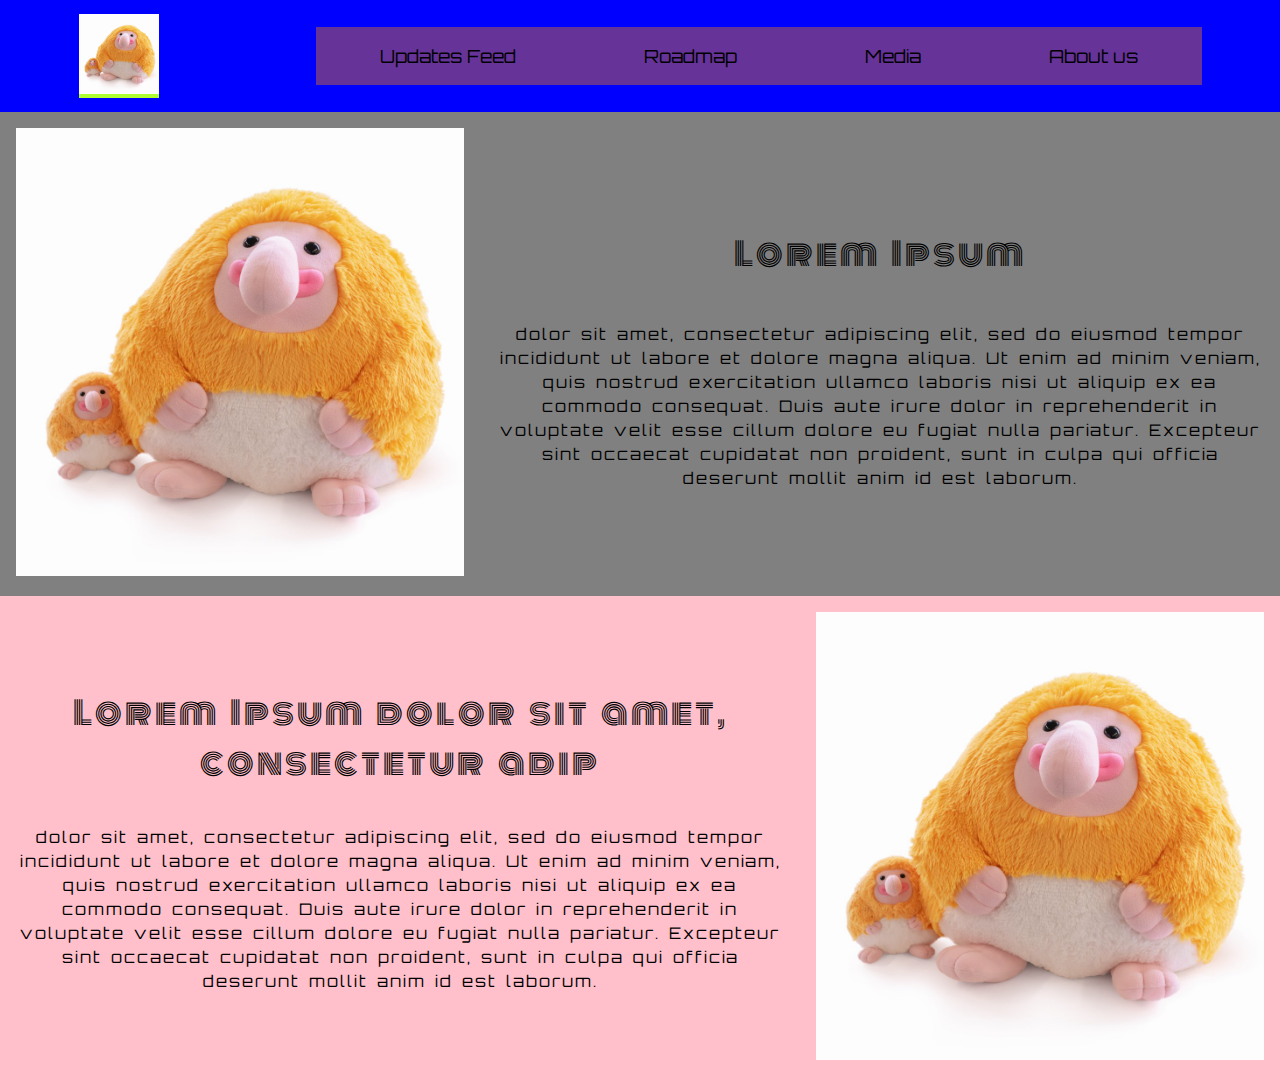
==== aboutUs.html @ 5dc52866 "about us, navigation, and fonts" ====
<!DOCTYPE html>
<html lang="en">
<head>
    <meta charset="UTF-8">
    <meta http-equiv="X-UA-Compatible" content="IE=edge">
    <meta name="viewport" content="width=device-width, initial-scale=1.0">
    <title>Document</title>
    <link rel="preconnect" href="https://fonts.googleapis.com">
    <link rel="preconnect" href="https://fonts.gstatic.com" crossorigin>
    <link href="https://fonts.googleapis.com/css2?family=Monoton&family=Orbitron:wght@400;600;900&family=Press+Start+2P&family=Russo+One&display=swap" rel="stylesheet">
    <link rel="stylesheet" href="css/style.css">
</head>
<body>
    <div id="aboutContainer">

        <header id="websiteHeader">
            <div id="logoDiv">
                <img src="img/colossalMonkey.jpg" alt="logo" id="navLogo">
            </div>
            <nav id="pageNav">
                <div class="pageButton">
                    <p class="pageButtonText">Updates Feed</p class="pageButtonText">
                </div>
                <div class="pageButton">
                    <p class="pageButtonText">Roadmap</p class="pageButtonText">
                </div>
                <div class="pageButton">
                    <p class="pageButtonText">Media</p class="pageButtonText">
                </div>
                <div class="pageButton">
                    <p class="pageButtonText">About us</p class="pageButtonText">
                </div>
            </nav>
        </header>

        <main id="mainSection">

            <article class="leftArticle">
                <div class="image">
                    <img src="img/colossalMonkey.jpg" alt="testImg" class="aboutImage">
                </div>
                <div class="aboutText">
                    <h2 class="fancyText">Lorem Ipsum</h2>
                    <p class="aboutBodyText">
                        dolor sit amet, consectetur adipiscing elit, sed do eiusmod tempor incididunt ut labore et dolore magna aliqua. Ut enim ad minim veniam, quis nostrud exercitation ullamco laboris nisi ut aliquip ex ea commodo consequat. Duis aute irure dolor in reprehenderit in voluptate velit esse cillum dolore eu fugiat nulla pariatur. Excepteur sint occaecat cupidatat non proident, sunt in culpa qui officia deserunt mollit anim id est laborum.
                    </p>
                </div>
            </article>

            <article class="rightArticle">
                <div class="aboutText">
                    <h1 class="fancyText">Lorem Ipsum dolor sit amet, consectetur adip</h1>
                    <p class="aboutBodyText">
                        dolor sit amet, consectetur adipiscing elit, sed do eiusmod tempor incididunt ut labore et dolore magna aliqua. Ut enim ad minim veniam, quis nostrud exercitation ullamco laboris nisi ut aliquip ex ea commodo consequat. Duis aute irure dolor in reprehenderit in voluptate velit esse cillum dolore eu fugiat nulla pariatur. Excepteur sint occaecat cupidatat non proident, sunt in culpa qui officia deserunt mollit anim id est laborum.
                    </p>
                </div>
                <div class="image">
                    <img src="img/colossalMonkey.jpg" alt="testImg" class="aboutImage">
                </div>
            </article>

        </main>

    </div>
</body>
</html>
---- css/style.css ----
/* "general" css */

body {
    margin: 0;
    font-family: 'Orbitron', 'Russo One', 'Press Start 2P', cursive, sans-serif;
}

#updatesContainer {
    display: grid;
    grid-template-rows: 7rem;
    grid-template-areas:
    'hd'
    'nv'
    'mn'
}

#aboutContainer {
    display: grid;
    grid-template-rows: 7rem;
    grid-template-areas:
    'hd'
    'mn'
}

#websiteHeader {
    grid-area: hd;
    background: blue;
    display: flex;
    flex-direction: row;
    justify-content:space-around;
    align-items: center;
}

#logoDiv {
    background: greenyellow;
}

#navLogo {
    width: 5rem;
}

#pageNav {
    background: rebeccapurple;
    display: flex;
    flex-direction: row;
    justify-content: space-evenly;
}

.pageButton {
    margin-left: 4rem;
    margin-right: 4rem;
}

.pageButtonText {
    font-size: large;

}

#searchNav {
    grid-area: nv;
    background: red;
}

#mainSection {
    grid-area: mn;
    background: green;
}

/* About us page css */

.leftArticle {
    background: grey;
    display: flex;
    flex-direction: row;
    justify-content: start;
    align-items: center;
}

.rightArticle {
    background: pink;
    display: flex;
    flex-direction: row;
    justify-content: end;
    align-items: center;
}

.aboutImage {
    width: 35vw;
    margin: 1rem;
}

.aboutText {
    display: flex;
    flex-direction: column;
    align-items: center;
    margin: 1rem;
    text-align: center;
}

.fancyText {
    font-family: 'Monoton';
    letter-spacing: 3px;
    word-spacing: 5px;
    font-size: 2rem;
    color: black;
    font-weight: 400;
}

.aboutBodyText {
    letter-spacing: 2px;
    word-spacing: 3px;
    line-height: 150%;
}
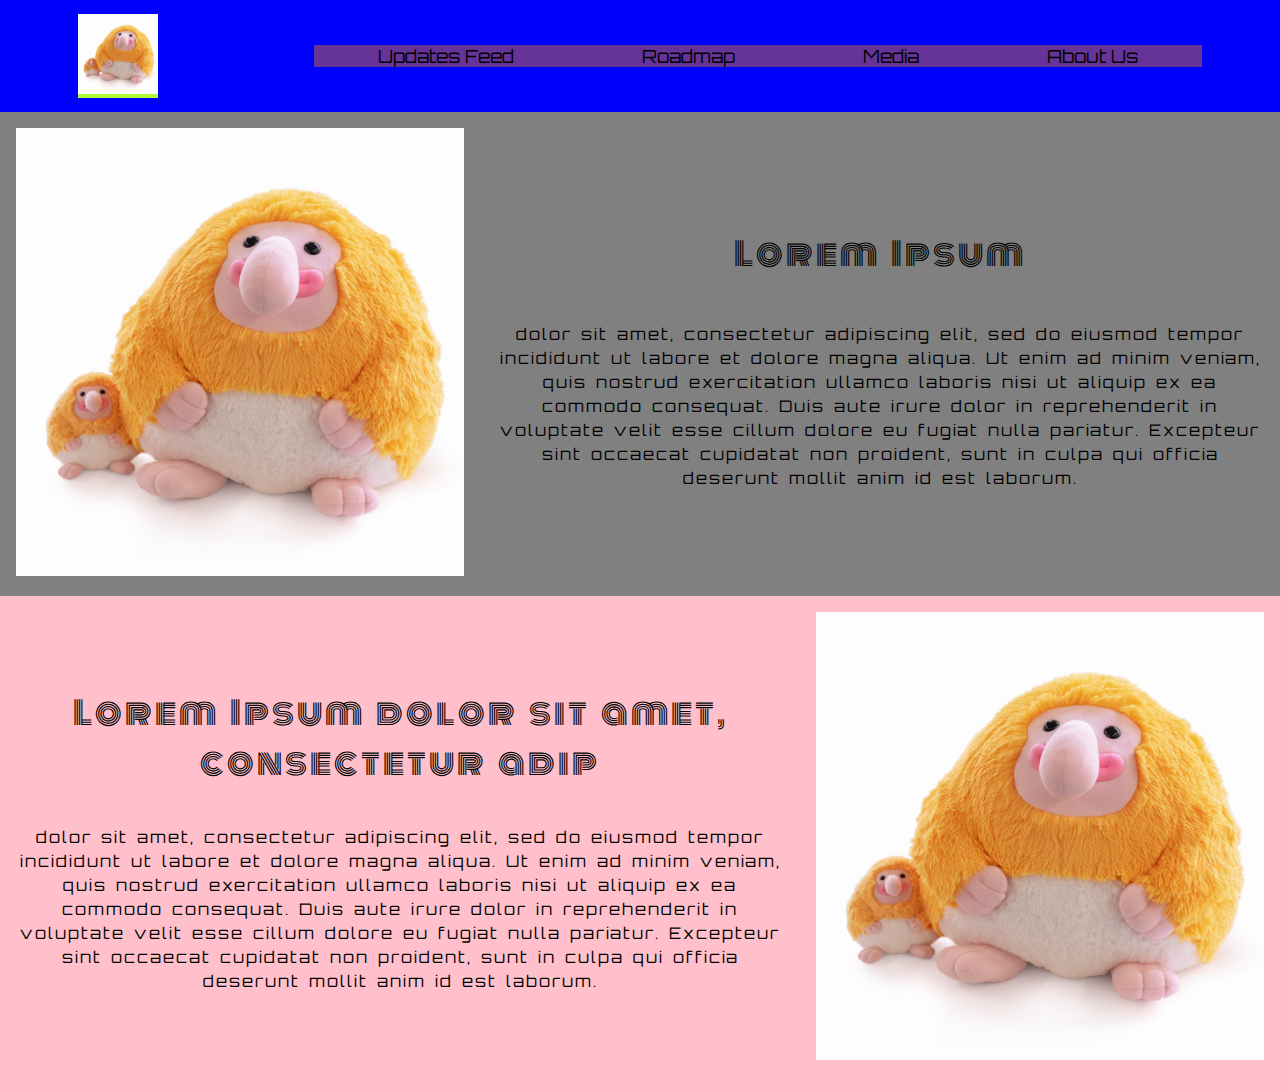
==== commit 0aaf9fda: "js pseudo kod och nav funktionalitet" ====
--- a/aboutUs.html
+++ b/aboutUs.html
@@ -9,6 +9,7 @@
     <link rel="preconnect" href="https://fonts.gstatic.com" crossorigin>
     <link href="https://fonts.googleapis.com/css2?family=Monoton&family=Orbitron:wght@400;600;900&family=Press+Start+2P&family=Russo+One&display=swap" rel="stylesheet">
     <link rel="stylesheet" href="css/style.css">
+    <script src="js/main.js"></script>
 </head>
 <body>
     <div id="aboutContainer">
@@ -19,16 +20,16 @@
             </div>
             <nav id="pageNav">
                 <div class="pageButton">
-                    <p class="pageButtonText">Updates Feed</p class="pageButtonText">
+                    <a href="http://127.0.0.1:5501/updatesFeed.html" class="pageButtonText">Updates Feed</a>
                 </div>
                 <div class="pageButton">
-                    <p class="pageButtonText">Roadmap</p class="pageButtonText">
+                    <a href="http://127.0.0.1:5501/roadmap.html" class="pageButtonText">Roadmap</a>
                 </div>
                 <div class="pageButton">
-                    <p class="pageButtonText">Media</p class="pageButtonText">
+                    <a href="http://127.0.0.1:5501/media.html" class="pageButtonText">Media</a>
                 </div>
                 <div class="pageButton">
-                    <p class="pageButtonText">About us</p class="pageButtonText">
+                    <a href="http://127.0.0.1:5501/aboutUs.html" class="pageButtonText">About Us</a>
                 </div>
             </nav>
         </header>
@@ -46,7 +47,7 @@
                     </p>
                 </div>
             </article>
-
+            
             <article class="rightArticle">
                 <div class="aboutText">
                     <h1 class="fancyText">Lorem Ipsum dolor sit amet, consectetur adip</h1>
--- a/css/style.css
+++ b/css/style.css
@@ -21,6 +21,13 @@
     'hd'
     'mn'
 }
+
+#mainSection {
+    grid-area: mn;
+    background: green;
+}
+
+/* top Nav section css */
 
 #websiteHeader {
     grid-area: hd;
@@ -53,17 +60,17 @@
 
 .pageButtonText {
     font-size: large;
+    color: black;
+    text-decoration: none;
+}
 
+:hover.pageButtonText {
+    color: rgb(37, 37, 37);
 }
 
 #searchNav {
     grid-area: nv;
     background: red;
-}
-
-#mainSection {
-    grid-area: mn;
-    background: green;
 }
 
 /* About us page css */
@@ -97,6 +104,12 @@
     text-align: center;
 }
 
+.aboutBodyText {
+    letter-spacing: 2px;
+    word-spacing: 3px;
+    line-height: 150%;
+}
+
 .fancyText {
     font-family: 'Monoton';
     letter-spacing: 3px;
@@ -104,10 +117,4 @@
     font-size: 2rem;
     color: black;
     font-weight: 400;
-}
-
-.aboutBodyText {
-    letter-spacing: 2px;
-    word-spacing: 3px;
-    line-height: 150%;
 }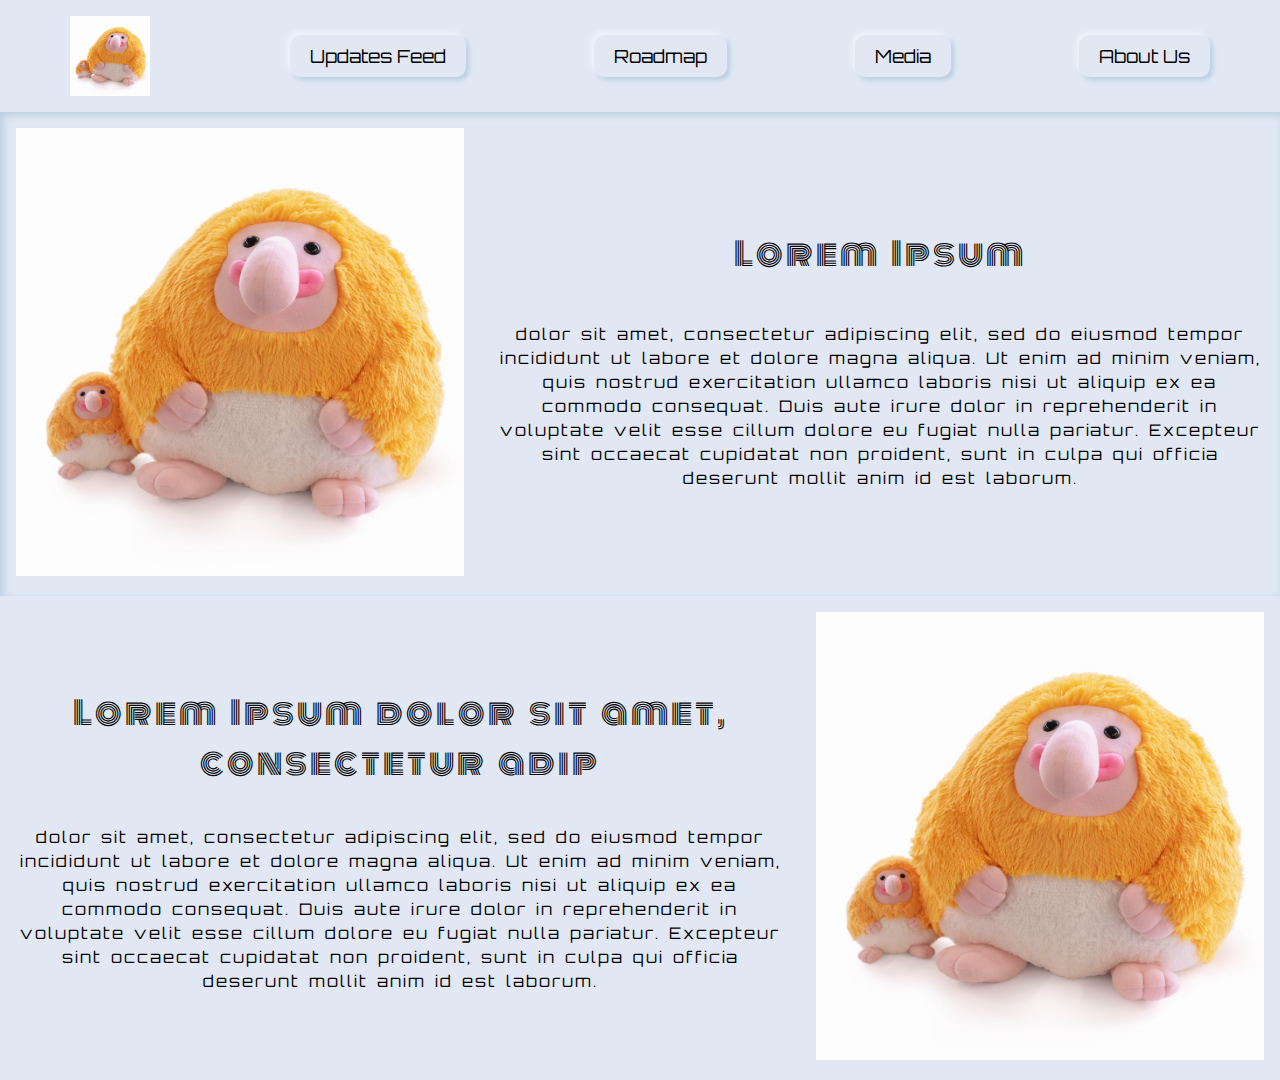
==== commit f3733ead: "skapade & finputsade sök funktion och css" ====
--- a/aboutUs.html
+++ b/aboutUs.html
@@ -4,20 +4,17 @@
     <meta charset="UTF-8">
     <meta http-equiv="X-UA-Compatible" content="IE=edge">
     <meta name="viewport" content="width=device-width, initial-scale=1.0">
-    <title>Document</title>
+    <title>Jikan Productions Blog</title>
     <link rel="preconnect" href="https://fonts.googleapis.com">
     <link rel="preconnect" href="https://fonts.gstatic.com" crossorigin>
     <link href="https://fonts.googleapis.com/css2?family=Monoton&family=Orbitron:wght@400;600;900&family=Press+Start+2P&family=Russo+One&display=swap" rel="stylesheet">
     <link rel="stylesheet" href="css/style.css">
-    <script src="js/main.js"></script>
 </head>
 <body>
     <div id="aboutContainer">
 
         <header id="websiteHeader">
-            <div id="logoDiv">
-                <img src="img/colossalMonkey.jpg" alt="logo" id="navLogo">
-            </div>
+            <img src="img/colossalMonkey.jpg" alt="logo" id="navLogo">
             <nav id="pageNav">
                 <div class="pageButton">
                     <a href="http://127.0.0.1:5501/updatesFeed.html" class="pageButtonText">Updates Feed</a>
@@ -36,7 +33,7 @@
 
         <main id="mainSection">
 
-            <article class="leftArticle">
+            <article class="leftArticle" id="topArticle">
                 <div class="image">
                     <img src="img/colossalMonkey.jpg" alt="testImg" class="aboutImage">
                 </div>
--- a/css/style.css
+++ b/css/style.css
@@ -1,4 +1,15 @@
 /* "general" css */
+
+:root {
+    --border-radius: 10px;
+    --backgroundColor: hsl(217, 45%, 92%);
+    --highlightColor: hsl(223, 50%, 96%);
+    --shadowColor: hsl(209, 39%, 80%);
+    --dark-color: hsl(208, 13%, 49%);
+    --box-shadow-button: -3px -3px 5px var(--highlightColor), 3px 3px 5px var(--shadowColor);
+    --box-shadow-inset: inset 3px 3px 5px var(--shadowColor), inset 3px 3px 7px var(--shadowColor);
+    --box-shadow-down: inset 3px 3px 8px var(--shadowColor);
+}
 
 body {
     margin: 0;
@@ -24,22 +35,19 @@
 
 #mainSection {
     grid-area: mn;
-    background: green;
+    background: var(--backgroundColor);
+    box-shadow: var(--box-shadow-down);
 }
 
 /* top Nav section css */
 
 #websiteHeader {
     grid-area: hd;
-    background: blue;
+    background: var(--backgroundColor);
     display: flex;
     flex-direction: row;
     justify-content:space-around;
     align-items: center;
-}
-
-#logoDiv {
-    background: greenyellow;
 }
 
 #navLogo {
@@ -47,36 +55,170 @@
 }
 
 #pageNav {
-    background: rebeccapurple;
     display: flex;
     flex-direction: row;
     justify-content: space-evenly;
+    gap: 10vw;
 }
 
 .pageButton {
-    margin-left: 4rem;
-    margin-right: 4rem;
+    background-color: var(--backgroundColor);
+    display: flex;
+    align-items: center;
+    justify-content: center;
+    border-radius: var(--border-radius);
+    box-shadow: var(--box-shadow-button);
 }
 
 .pageButtonText {
     font-size: large;
     color: black;
     text-decoration: none;
+    margin: 10px 20px;
 }
 
 :hover.pageButtonText {
-    color: rgb(37, 37, 37);
-}
+    color: var(--dark-color);
+}
+
+/* Search bar */
 
 #searchNav {
     grid-area: nv;
-    background: red;
+    background: var(--backgroundColor);
+    display: flex;
+    flex-flow: row;
+    align-items: center;
+    padding: 1rem 2rem;
+}
+
+#searchButton {
+    border: none;
+    background-color: var(--backgroundColor);
+    min-width: 46px;
+    min-height: 46px;
+    display: flex;
+    align-items: center;
+    justify-content: center;
+    border-radius: var(--border-radius);
+    margin-right: 12px;
+    box-shadow: var(--box-shadow-button);
+}
+
+#searchSvg {
+    color: var(--dark-color);
+    height: 1.5rem;
+}
+
+.inputContainer {
+    width: 100%;
+    border-radius: var(--border-radius);
+    overflow: hidden;
+}
+
+#searchBar {
+    text-decoration: none;
+    background-color: var(--backgroundColor);
+    padding: 1rem 2rem;
+    border: none;
+    font-family: 'Orbitron', sans-serif;
+    font-weight: 600;
+    color: #a9b8c9;
+    transition: all 240ms ease-out;
+    width: 100%;
+    box-shadow: var(--box-shadow-inset);
+}
+
+#searchBar::placeholder {
+    color: var(--dark-color);
+}
+
+#searchBar:focus {
+    outline: none;
+    color: var(--dark-color);
+    background-color: lighten(#e3edf7, 4%);
+}
+
+@media screen and (max-width: 800px) {
+    .pageButton {
+        display: none;
+    }
+    
+    .pageButtonText {
+        display: none;
+    }
+}
+
+/* Updates Feed masonry */
+
+.masonry {
+    display: flex;
+    gap: 10px;
+    padding: 10px;
+}
+
+.column {
+    flex: 1;
+    display: flex;
+    flex-direction: column;
+    gap: 10px;
+}
+
+.masonryItem {
+    position: relative;
+    width: 95%;
+    background-color: var(--backgroundColor);
+    border-radius: var(--border-radius);
+    box-shadow: var(--box-shadow-button);
+    display: grid;
+    grid-template-areas: 
+    'img'
+    'txt'
+}
+
+.articleImgDiv {
+    grid-area: 'img';
+    margin: 5px;
+}
+
+.articleImg {
+    width: 100%;
+}
+
+.articleText {
+    grid-area: 'txt';
+    display: flex;
+    flex-flow: column;
+    align-items: start;
+    justify-content: start;
+    gap: 10px;
+    padding: 0.5rem;
+}
+
+.articleTitle {
+    margin: 0;
+    font-size: large;
+}
+
+.articleContent {
+    margin: 0;
+    font-size: medium;
+}
+
+.articleCategories, .articleDate {
+    margin: 0;
+    font-size: smaller;
+    color: rgb(88, 88, 88);
 }
 
 /* About us page css */
 
+#topArticle {
+    box-shadow: var(--box-shadow-down);
+}
+
 .leftArticle {
-    background: grey;
+    background: var(--backgroundColor);
     display: flex;
     flex-direction: row;
     justify-content: start;
@@ -84,7 +226,7 @@
 }
 
 .rightArticle {
-    background: pink;
+    background: var(--backgroundColor);
     display: flex;
     flex-direction: row;
     justify-content: end;
@@ -117,4 +259,4 @@
     font-size: 2rem;
     color: black;
     font-weight: 400;
-}+}
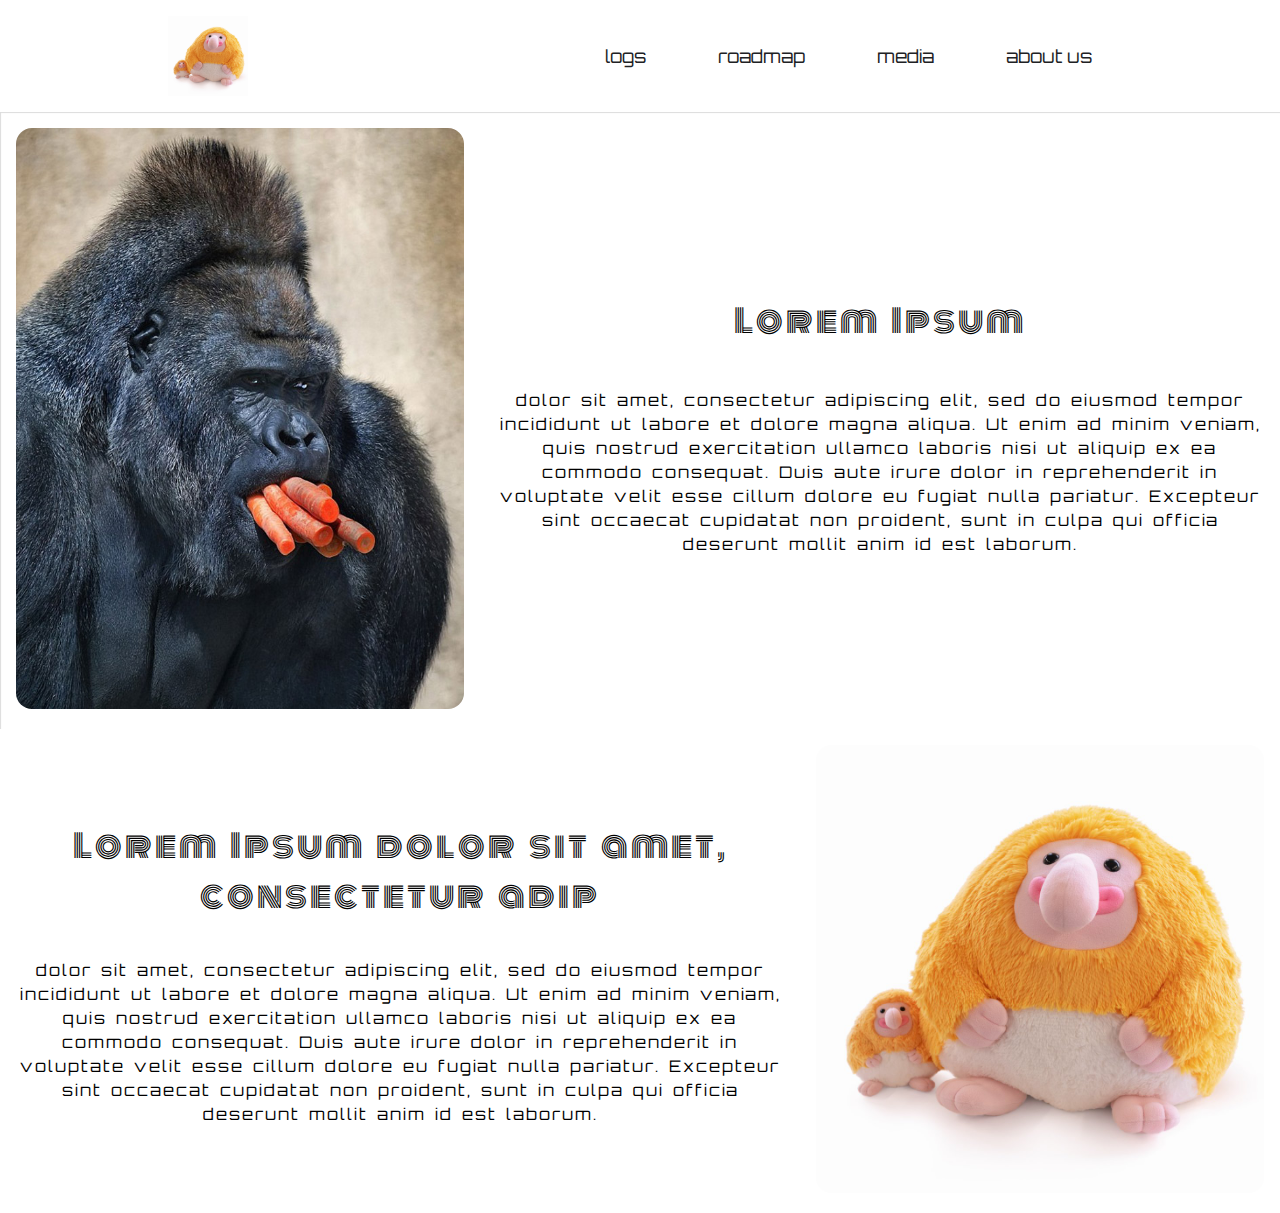
==== commit 70ec508e: "styling, mobile layout, media page" ====
--- a/aboutUs.html
+++ b/aboutUs.html
@@ -5,37 +5,64 @@
     <meta http-equiv="X-UA-Compatible" content="IE=edge">
     <meta name="viewport" content="width=device-width, initial-scale=1.0">
     <title>Jikan Productions Blog</title>
+    <link href="https://fonts.googleapis.com/icon?family=Material+Icons" rel="stylesheet">
     <link rel="preconnect" href="https://fonts.googleapis.com">
     <link rel="preconnect" href="https://fonts.gstatic.com" crossorigin>
-    <link href="https://fonts.googleapis.com/css2?family=Monoton&family=Orbitron:wght@400;600;900&family=Press+Start+2P&family=Russo+One&display=swap" rel="stylesheet">
+    <link href="https://fonts.googleapis.com/css2?family=Monofett&family=Monoton&family=Orbitron:wght@400;600;900&family=Press+Start+2P&family=Russo+One&display=swap" rel="stylesheet">
     <link rel="stylesheet" href="css/style.css">
+    <meta name="viewport" content="width=device-width, initial-scale=1.0, maximum-scale=1.0">
 </head>
 <body>
+
+    <nav id="hamburgerMenu">
+        <a href="http://127.0.0.1:5501/logs.html" class="menuPageButton">logs</a>
+        <a href="http://127.0.0.1:5501/roadmap.html" class="menuPageButton">roadmap</a>
+        <a href="http://127.0.0.1:5501/media.html" class="menuPageButton">media</a>
+        <a href="http://127.0.0.1:5501/aboutUs.html" class="menuPageButton">about us</a>
+
+        <div id="closeButton">
+            <i class="material-icons" id="closeIcon">close</i>
+        </div>
+    </nav>
+
     <div id="aboutContainer">
 
         <header id="websiteHeader">
             <img src="img/colossalMonkey.jpg" alt="logo" id="navLogo">
-            <nav id="pageNav">
-                <div class="pageButton">
-                    <a href="http://127.0.0.1:5501/updatesFeed.html" class="pageButtonText">Updates Feed</a>
-                </div>
-                <div class="pageButton">
-                    <a href="http://127.0.0.1:5501/roadmap.html" class="pageButtonText">Roadmap</a>
-                </div>
-                <div class="pageButton">
-                    <a href="http://127.0.0.1:5501/media.html" class="pageButtonText">Media</a>
-                </div>
-                <div class="pageButton">
-                    <a href="http://127.0.0.1:5501/aboutUs.html" class="pageButtonText">About Us</a>
-                </div>
+
+            <nav id="buttonsContainer">
+                <a href="http://127.0.0.1:5501/logs.html" class="pageButtonLink">
+                    <div class="pageButton">
+                        <p class="pageButtonText">logs</p>
+                    </div>
+                </a>
+                <a href="http://127.0.0.1:5501/roadmap.html" class="pageButtonLink">
+                    <div class="pageButton">
+                        <p class="pageButtonText">roadmap</p>
+                    </div>
+                </a>
+                <a href="http://127.0.0.1:5501/media.html" class="pageButtonLink">
+                    <div class="pageButton">
+                        <p class="pageButtonText">media</p>
+                    </div>
+                </a>
+                <a href="http://127.0.0.1:5501/aboutUs.html" class="pageButtonLink">
+                    <div class="pageButton">
+                        <p class="pageButtonText">about us</p>
+                    </div>
+                </a>
             </nav>
+
+            <div id="menuButton">
+                <i class="material-icons" id="menuIcon">menu</i>
+            </div>
         </header>
 
         <main id="mainSection">
 
             <article class="leftArticle" id="topArticle">
                 <div class="image">
-                    <img src="img/colossalMonkey.jpg" alt="testImg" class="aboutImage">
+                    <img src="img/morot.jpg" alt="testImg" class="aboutImage">
                 </div>
                 <div class="aboutText">
                     <h2 class="fancyText">Lorem Ipsum</h2>
@@ -60,5 +87,7 @@
         </main>
 
     </div>
+
+    <script src="js/hamburgerMeny.js"></script>
 </body>
 </html>--- a/css/style.css
+++ b/css/style.css
@@ -1,14 +1,18 @@
 /* "general" css */
 
 :root {
-    --border-radius: 10px;
-    --backgroundColor: hsl(217, 45%, 92%);
+    --soft-radius: 22px;
+    --rough-radius: 16px;
+    --backgroundColor: white;
     --highlightColor: hsl(223, 50%, 96%);
-    --shadowColor: hsl(209, 39%, 80%);
-    --dark-color: hsl(208, 13%, 49%);
-    --box-shadow-button: -3px -3px 5px var(--highlightColor), 3px 3px 5px var(--shadowColor);
+    --shadowColor: rgb(220,220,220);
+    --dark-color: hsl(208, 0%, 27%);
+    --activeColor: rgb(235,236,236);
+    --textColor: rgb(32,33,36);
+    --faintText: rgb(70,70,70);
+    --box-shadow-button: -3px -3px 5px var(--shadowColor), 3px 3px 5px var(--shadowColor);
     --box-shadow-inset: inset 3px 3px 5px var(--shadowColor), inset 3px 3px 7px var(--shadowColor);
-    --box-shadow-down: inset 3px 3px 8px var(--shadowColor);
+    --box-shadow-down: inset 1px 1px 1px var(--shadowColor);
 }
 
 body {
@@ -16,7 +20,7 @@
     font-family: 'Orbitron', 'Russo One', 'Press Start 2P', cursive, sans-serif;
 }
 
-#updatesContainer {
+#logsContainer {
     display: grid;
     grid-template-rows: 7rem;
     grid-template-areas:
@@ -33,6 +37,22 @@
     'mn'
 }
 
+#roadmapContainer {
+    display: grid;
+    grid-template-rows: 7rem;
+    grid-template-areas:
+    'hd'
+    'mn'
+}
+
+#mediaContainer {
+    display: grid;
+    grid-template-rows: 7rem;
+    grid-template-areas: 
+    'hd'
+    'mn'
+}
+
 #mainSection {
     grid-area: mn;
     background: var(--backgroundColor);
@@ -46,7 +66,7 @@
     background: var(--backgroundColor);
     display: flex;
     flex-direction: row;
-    justify-content:space-around;
+    justify-content: space-around;
     align-items: center;
 }
 
@@ -54,11 +74,16 @@
     width: 5rem;
 }
 
-#pageNav {
+#buttonsContainer {
     display: flex;
     flex-direction: row;
     justify-content: space-evenly;
-    gap: 10vw;
+    gap: 2rem;
+}
+
+.pageButtonLink {
+    text-decoration: none;
+    color: var(--textColor);
 }
 
 .pageButton {
@@ -66,19 +91,81 @@
     display: flex;
     align-items: center;
     justify-content: center;
-    border-radius: var(--border-radius);
-    box-shadow: var(--box-shadow-button);
+    border-radius: var(--soft-radius);
 }
 
 .pageButtonText {
     font-size: large;
-    color: black;
+    margin: 10px 20px;
+}
+
+.pageButtonLink:hover .pageButton {
+    background: var(--activeColor);
+}
+
+/* Hambuger menu */
+
+#menuButton {
+    display: none;
+}
+
+#hamburgerMenu {
+    display: none;
+}
+
+#hamburgerMenu.show {
+    height: 100vh;
+    width: 100vw;
+    background: rgba(0,0,0,0.9);
+    position: fixed;
+    z-index: 10;
+    display: flex;
+    flex-direction: column;
+    align-items: center;
+    justify-content: center;
+    gap: 2vh;
+}
+
+.menuPageButton {
     text-decoration: none;
-    margin: 10px 20px;
-}
-
-:hover.pageButtonText {
-    color: var(--dark-color);
+    color: white;
+    font-size: x-large;
+    font-weight: 500;
+}
+
+#closeButton {
+    position: fixed;
+    cursor: pointer;
+    top: inherit;
+    right: 5vw;
+}
+
+#closeIcon {
+    color: white;
+    font-size: 2rem;
+}
+
+@media screen and (max-width: 800px) {
+    #menuIcon {
+        font-size: 2rem;
+    }
+
+    #menuButton {
+        display: block;
+        cursor: pointer;
+        position: absolute;
+        right: 5vw;
+    }
+
+    .pageButtonLink, .pageButton, .pageButtonText, .buttonsContainer {
+        display: none;
+    }
+
+    #websiteHeader {
+        flex-direction: row;
+        justify-content: center;
+        align-items: center;
+    }
 }
 
 /* Search bar */
@@ -100,60 +187,52 @@
     display: flex;
     align-items: center;
     justify-content: center;
-    border-radius: var(--border-radius);
+    border-radius: var(--soft-radius);
     margin-right: 12px;
-    box-shadow: var(--box-shadow-button);
-}
-
-#searchSvg {
+    cursor: pointer;
+}
+
+#searchButton:hover {
+    background: var(--activeColor);
+}
+
+#searchIcon {
     color: var(--dark-color);
-    height: 1.5rem;
+    width: 1.5rem;
 }
 
 .inputContainer {
     width: 100%;
-    border-radius: var(--border-radius);
+    border-radius: var(--rough-radius);
     overflow: hidden;
 }
 
 #searchBar {
     text-decoration: none;
-    background-color: var(--backgroundColor);
+    background-color: var(--activeColor);
     padding: 1rem 2rem;
     border: none;
     font-family: 'Orbitron', sans-serif;
     font-weight: 600;
-    color: #a9b8c9;
+    color: var(--faintText);
     transition: all 240ms ease-out;
     width: 100%;
-    box-shadow: var(--box-shadow-inset);
 }
 
 #searchBar::placeholder {
-    color: var(--dark-color);
+    color: var(--faintText);
 }
 
 #searchBar:focus {
     outline: none;
-    color: var(--dark-color);
-    background-color: lighten(#e3edf7, 4%);
-}
-
-@media screen and (max-width: 800px) {
-    .pageButton {
-        display: none;
-    }
-    
-    .pageButtonText {
-        display: none;
-    }
-}
-
-/* Updates Feed masonry */
+    color: var(--textColor);
+}
+
+/* Logs masonry */
 
 .masonry {
     display: flex;
-    gap: 10px;
+    gap: 0.5rem;
     padding: 10px;
 }
 
@@ -161,38 +240,34 @@
     flex: 1;
     display: flex;
     flex-direction: column;
-    gap: 10px;
+    gap: 1rem;
+    align-items: center;
 }
 
 .masonryItem {
     position: relative;
     width: 95%;
     background-color: var(--backgroundColor);
-    border-radius: var(--border-radius);
+    border-radius: var(--rough-radius);
     box-shadow: var(--box-shadow-button);
-    display: grid;
-    grid-template-areas: 
-    'img'
-    'txt'
 }
 
 .articleImgDiv {
-    grid-area: 'img';
     margin: 5px;
 }
 
 .articleImg {
     width: 100%;
+    border-radius: var(--rough-radius);
 }
 
 .articleText {
-    grid-area: 'txt';
+    gap: 0.5rem;
+    padding: 0.5rem;
     display: flex;
     flex-flow: column;
     align-items: start;
     justify-content: start;
-    gap: 10px;
-    padding: 0.5rem;
 }
 
 .articleTitle {
@@ -211,31 +286,68 @@
     color: rgb(88, 88, 88);
 }
 
-/* About us page css */
+/* Media css */
+
+.overlay {
+    position: absolute;
+    top: 0;
+    left: 0;
+    width: 100%;
+    height: 100%;
+    background: black;
+    border-radius: var(--rough-radius);
+
+    display: flex;
+    align-items: center;
+    justify-content: center;
+    opacity: 0;
+    transition: 0.5s;
+}
+
+.overlayText {
+    color: white;
+}
+
+.masonryItem:hover .overlay {
+    opacity: 0.7;
+    cursor: pointer;
+}
+
+/* Roadmap css */
+
+
+
+/* About us css */
 
 #topArticle {
     box-shadow: var(--box-shadow-down);
 }
 
-.leftArticle {
+.leftArticle, .rightArticle {
     background: var(--backgroundColor);
     display: flex;
     flex-direction: row;
-    justify-content: start;
-    align-items: center;
-}
-
-.rightArticle {
-    background: var(--backgroundColor);
-    display: flex;
-    flex-direction: row;
-    justify-content: end;
     align-items: center;
 }
 
 .aboutImage {
     width: 35vw;
     margin: 1rem;
+    border-radius: var(--rough-radius);
+}
+
+@media screen and (max-width: 800px) {
+    .aboutImage {
+        width: 90vw;
+    }
+    
+    .leftArticle {
+        flex-direction: column;
+    }
+    
+    .rightArticle {
+        flex-direction: column-reverse;
+    }
 }
 
 .aboutText {
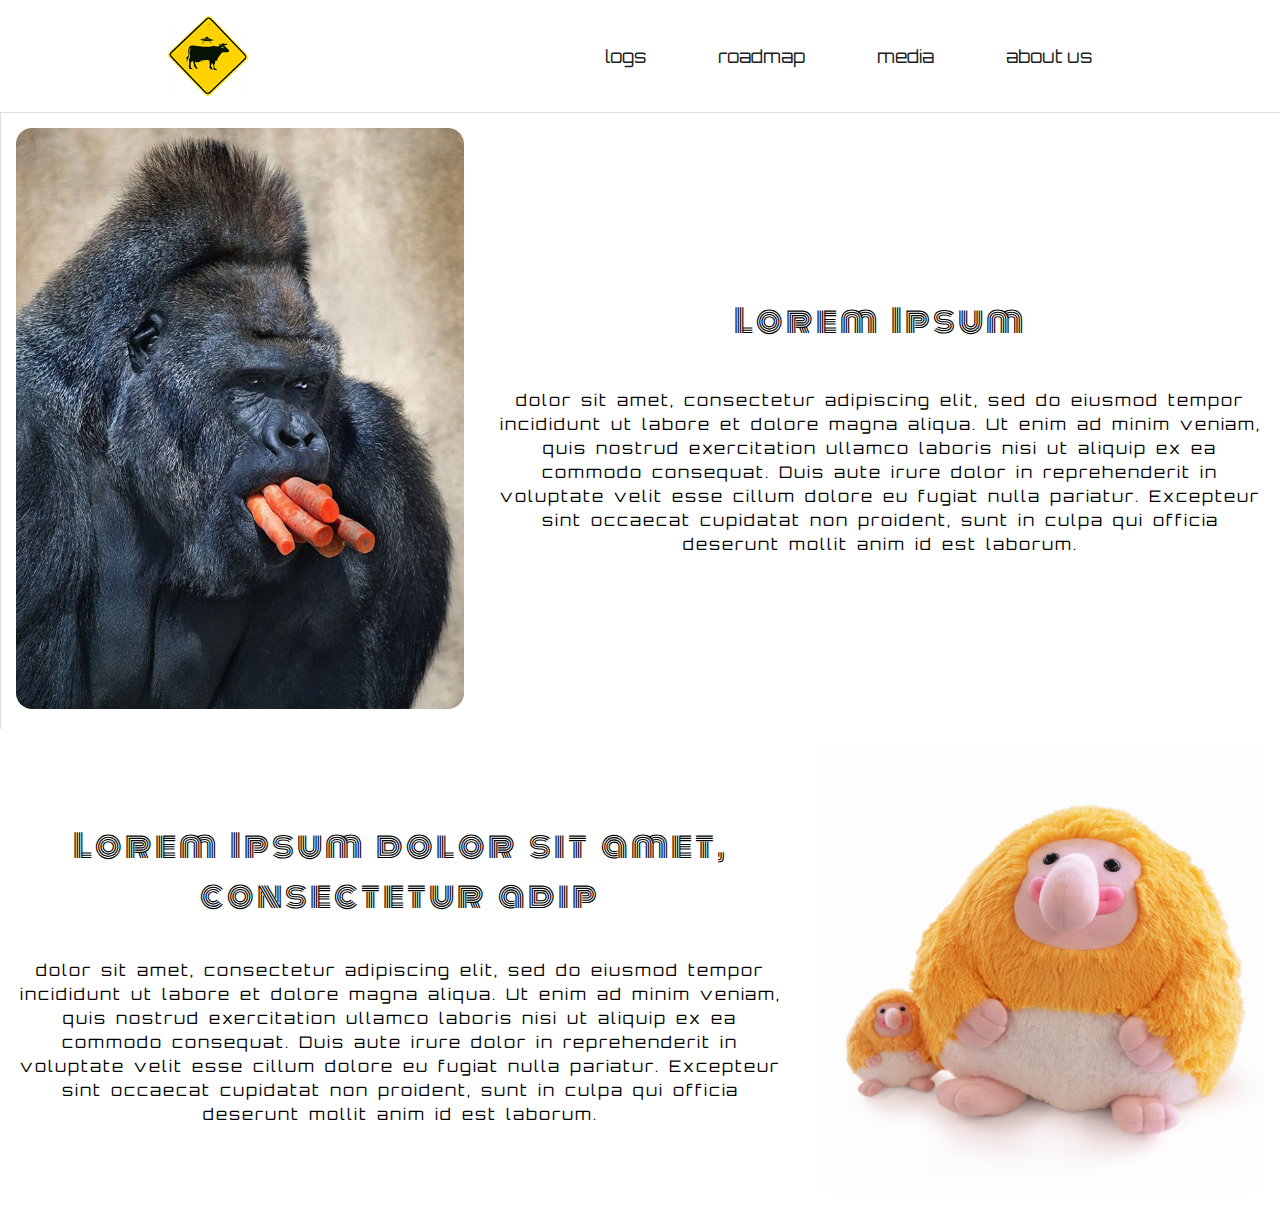
==== commit 175e9bb3: "finished?" ====
--- a/aboutUs.html
+++ b/aboutUs.html
@@ -28,27 +28,27 @@
     <div id="aboutContainer">
 
         <header id="websiteHeader">
-            <img src="img/colossalMonkey.jpg" alt="logo" id="navLogo">
+            <img src="img/logga128.png" alt="logo" id="navLogo">
 
             <nav id="buttonsContainer">
                 <a href="http://127.0.0.1:5501/logs.html" class="pageButtonLink">
                     <div class="pageButton">
-                        <p class="pageButtonText">logs</p>
+                        <p class="buttonText">logs</p>
                     </div>
                 </a>
                 <a href="http://127.0.0.1:5501/roadmap.html" class="pageButtonLink">
                     <div class="pageButton">
-                        <p class="pageButtonText">roadmap</p>
+                        <p class="buttonText">roadmap</p>
                     </div>
                 </a>
                 <a href="http://127.0.0.1:5501/media.html" class="pageButtonLink">
                     <div class="pageButton">
-                        <p class="pageButtonText">media</p>
+                        <p class="buttonText">media</p>
                     </div>
                 </a>
                 <a href="http://127.0.0.1:5501/aboutUs.html" class="pageButtonLink">
                     <div class="pageButton">
-                        <p class="pageButtonText">about us</p>
+                        <p class="buttonText">about us</p>
                     </div>
                 </a>
             </nav>
@@ -58,7 +58,7 @@
             </div>
         </header>
 
-        <main id="mainSection">
+        <main id="aboutUsMain">
 
             <article class="leftArticle" id="topArticle">
                 <div class="image">
--- a/css/style.css
+++ b/css/style.css
@@ -1,18 +1,16 @@
 /* "general" css */
 
 :root {
-    --soft-radius: 22px;
-    --rough-radius: 16px;
+    --softRadius: 22px;
+    --roughRadius: 16px;
     --backgroundColor: white;
-    --highlightColor: hsl(223, 50%, 96%);
     --shadowColor: rgb(220,220,220);
-    --dark-color: hsl(208, 0%, 27%);
     --activeColor: rgb(235,236,236);
-    --textColor: rgb(32,33,36);
-    --faintText: rgb(70,70,70);
-    --box-shadow-button: -3px -3px 5px var(--shadowColor), 3px 3px 5px var(--shadowColor);
-    --box-shadow-inset: inset 3px 3px 5px var(--shadowColor), inset 3px 3px 7px var(--shadowColor);
-    --box-shadow-down: inset 1px 1px 1px var(--shadowColor);
+    --selectedColor: rgb(254,239,195);
+    --darkColor: rgb(32,33,36);
+    --darkerColor: rgb(70,70,70);
+    --itemBoxShadow: -3px -3px 5px var(--shadowColor), 3px 3px 5px var(--shadowColor);
+    --boxShadowDown: inset 1px 1px 1px var(--shadowColor);
 }
 
 body {
@@ -53,10 +51,10 @@
     'mn'
 }
 
-#mainSection {
+#logsMain, #roadmapMain, #mediaMain, #aboutUsMain {
     grid-area: mn;
     background: var(--backgroundColor);
-    box-shadow: var(--box-shadow-down);
+    box-shadow: var(--boxShadowDown);
 }
 
 /* top Nav section css */
@@ -83,7 +81,7 @@
 
 .pageButtonLink {
     text-decoration: none;
-    color: var(--textColor);
+    color: var(--darkColor);
 }
 
 .pageButton {
@@ -91,10 +89,10 @@
     display: flex;
     align-items: center;
     justify-content: center;
-    border-radius: var(--soft-radius);
-}
-
-.pageButtonText {
+    border-radius: var(--softRadius);
+}
+
+.buttonText {
     font-size: large;
     margin: 10px 20px;
 }
@@ -157,7 +155,7 @@
         right: 5vw;
     }
 
-    .pageButtonLink, .pageButton, .pageButtonText, .buttonsContainer {
+    .pageButtonLink, .pageButton, .buttonText, .buttonsContainer {
         display: none;
     }
 
@@ -187,7 +185,7 @@
     display: flex;
     align-items: center;
     justify-content: center;
-    border-radius: var(--soft-radius);
+    border-radius: var(--softRadius);
     margin-right: 12px;
     cursor: pointer;
 }
@@ -197,13 +195,13 @@
 }
 
 #searchIcon {
-    color: var(--dark-color);
+    color: var(--darkerColor);
     width: 1.5rem;
 }
 
 .inputContainer {
     width: 100%;
-    border-radius: var(--rough-radius);
+    border-radius: var(--roughRadius);
     overflow: hidden;
 }
 
@@ -214,18 +212,18 @@
     border: none;
     font-family: 'Orbitron', sans-serif;
     font-weight: 600;
-    color: var(--faintText);
+    color: var(--darkerColor);
     transition: all 240ms ease-out;
     width: 100%;
 }
 
 #searchBar::placeholder {
-    color: var(--faintText);
+    color: var(--darkerColor);
 }
 
 #searchBar:focus {
     outline: none;
-    color: var(--textColor);
+    color: var(--darkColor);
 }
 
 /* Logs masonry */
@@ -248,8 +246,8 @@
     position: relative;
     width: 95%;
     background-color: var(--backgroundColor);
-    border-radius: var(--rough-radius);
-    box-shadow: var(--box-shadow-button);
+    border-radius: var(--roughRadius);
+    box-shadow: var(--itemBoxShadow);
 }
 
 .articleImgDiv {
@@ -258,7 +256,7 @@
 
 .articleImg {
     width: 100%;
-    border-radius: var(--rough-radius);
+    border-radius: var(--roughRadius);
 }
 
 .articleText {
@@ -295,7 +293,7 @@
     width: 100%;
     height: 100%;
     background: black;
-    border-radius: var(--rough-radius);
+    border-radius: var(--roughRadius);
 
     display: flex;
     align-items: center;
@@ -315,12 +313,81 @@
 
 /* Roadmap css */
 
-
+#roadmapMain {
+    display: grid;
+    grid-template-columns: auto 1fr;
+    grid-template-areas: 
+    'bar txt'
+}
+
+#roadmapTextSection {
+    grid-area: txt;
+}
+
+.roadmapList {
+    line-height: 250%;
+}
+
+.listEntry {
+    display: none;
+}
+
+.listEntry.show {
+    display: list-item
+}
+
+.sidebar {
+    grid-area: bar;
+    margin-top: 1px;
+    display: flex;
+    flex-direction: column;
+    width: fit-content;
+}
+
+.sidebarButton {
+    border: 0;
+    background-color: var(--backgroundColor);
+    border-radius: var(--softRadius);
+    display: flex;
+}
+
+.sidebarButton:hover {
+    background-color: var(--activeColor);
+    cursor: pointer;
+}
+
+.sidebarButton.selected {
+    background-color: var(--selectedColor);
+}
+
+.buttonText {
+    font-family: 'Orbitron', 'Russo One', 'Press Start 2P', cursive, sans-serif;
+    display: block;
+}
+
+@media screen and (max-width: 800px) {
+    #roadmapMain {
+        grid-template-columns: 100%;
+        grid-template-rows: auto 1fr;
+        grid-template-areas:
+        'bar'
+        'txt'
+    }
+
+    .sidebar, .sidebarButton, .buttonText {
+        width: 100%;
+    }
+
+    .sidebarButton:hover {
+        background-color: var(--backgroundColor);
+        cursor: pointer;
+    }
+}
 
 /* About us css */
 
 #topArticle {
-    box-shadow: var(--box-shadow-down);
+    box-shadow: var(--boxShadowDown);
 }
 
 .leftArticle, .rightArticle {
@@ -333,7 +400,7 @@
 .aboutImage {
     width: 35vw;
     margin: 1rem;
-    border-radius: var(--rough-radius);
+    border-radius: var(--roughRadius);
 }
 
 @media screen and (max-width: 800px) {
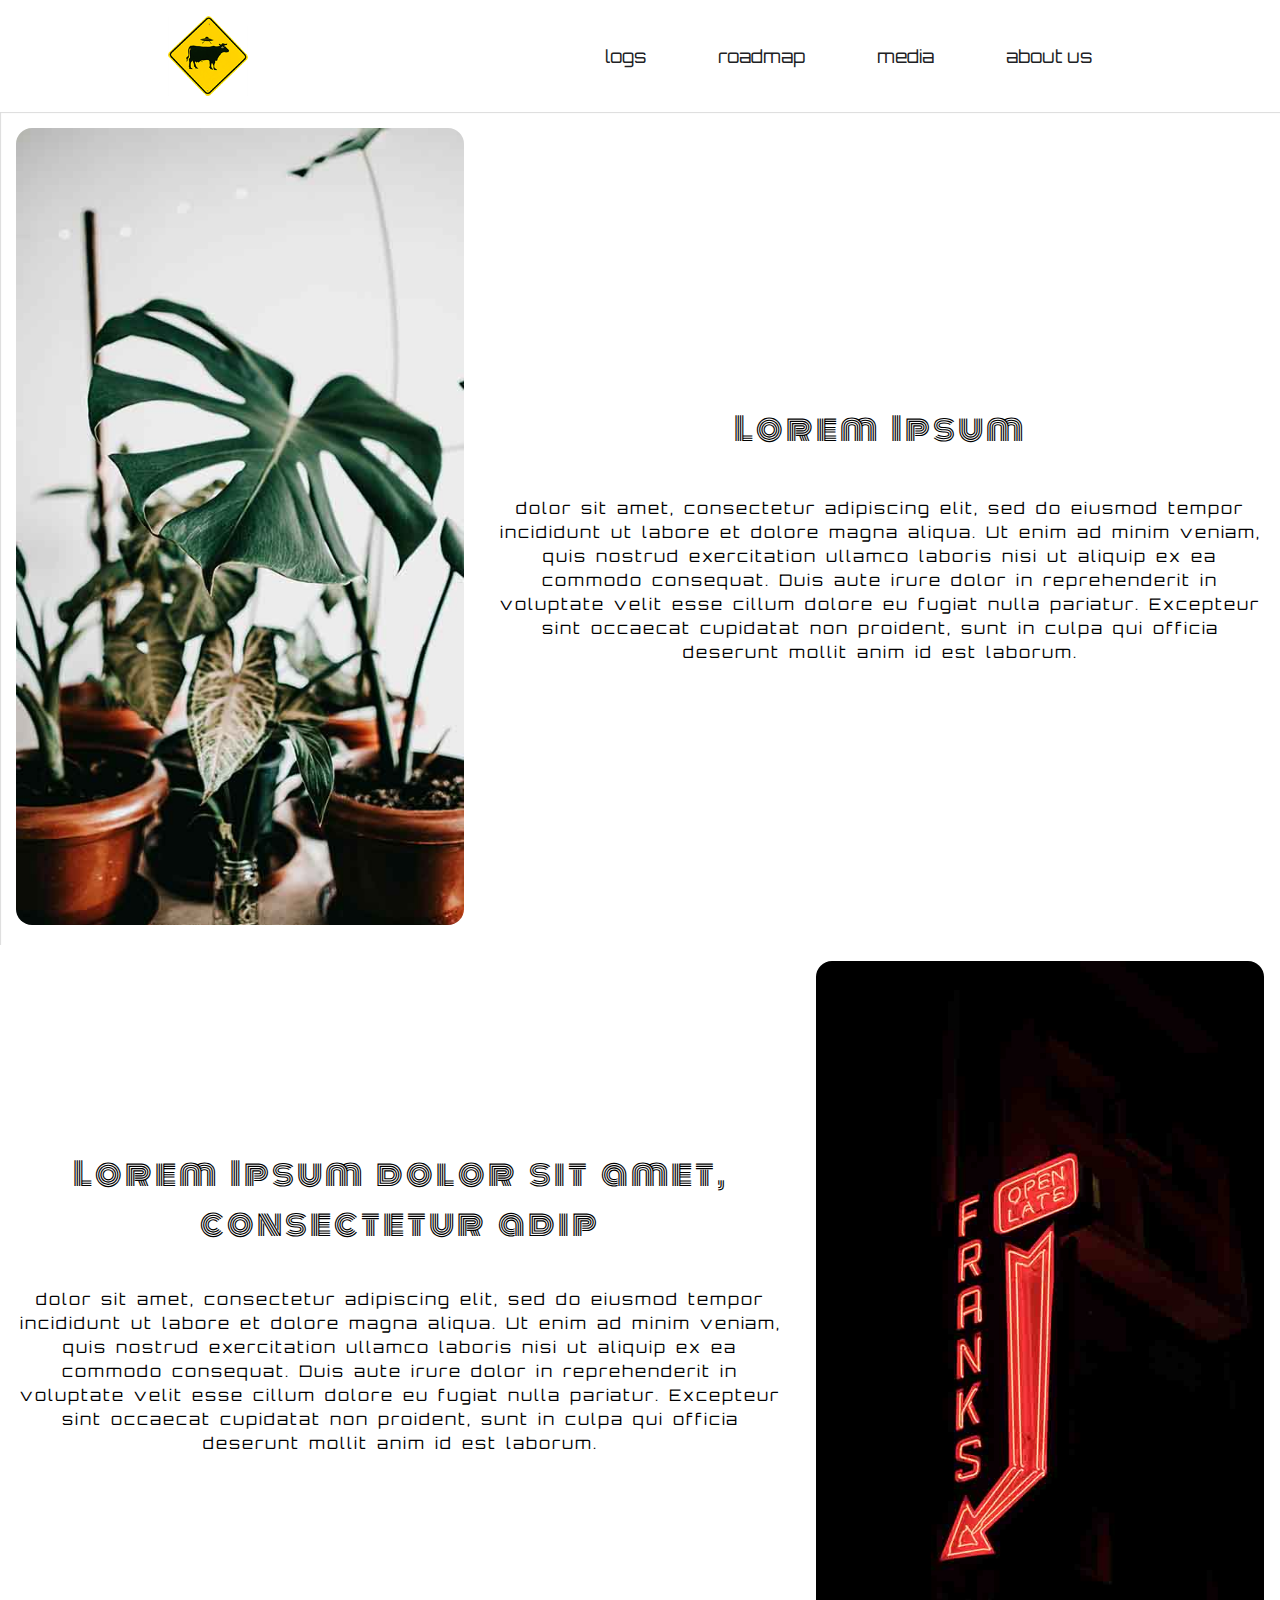
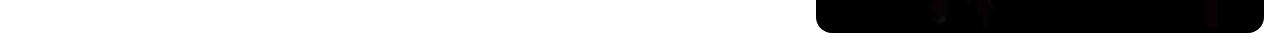
==== commit a9e273c0: "finishing touches" ====
--- a/aboutUs.html
+++ b/aboutUs.html
@@ -3,14 +3,14 @@
 <head>
     <meta charset="UTF-8">
     <meta http-equiv="X-UA-Compatible" content="IE=edge">
-    <meta name="viewport" content="width=device-width, initial-scale=1.0">
+    <meta name="viewport" content="width=device-width, initial-scale=1.0, maximum-scale=5">
     <title>Jikan Productions Blog</title>
+    <link rel="preload" as="font">
     <link href="https://fonts.googleapis.com/icon?family=Material+Icons" rel="stylesheet">
     <link rel="preconnect" href="https://fonts.googleapis.com">
     <link rel="preconnect" href="https://fonts.gstatic.com" crossorigin>
-    <link href="https://fonts.googleapis.com/css2?family=Monofett&family=Monoton&family=Orbitron:wght@400;600;900&family=Press+Start+2P&family=Russo+One&display=swap" rel="stylesheet">
+    <link href="https://fonts.googleapis.com/css2?family=Monoton&family=Orbitron:wght@400;600;900&display=swap" rel="stylesheet">
     <link rel="stylesheet" href="css/style.css">
-    <meta name="viewport" content="width=device-width, initial-scale=1.0, maximum-scale=1.0">
 </head>
 <body>
 
@@ -21,7 +21,7 @@
         <a href="http://127.0.0.1:5501/aboutUs.html" class="menuPageButton">about us</a>
 
         <div id="closeButton">
-            <i class="material-icons" id="closeIcon">close</i>
+            <span class="material-icons" id="closeIcon">close</span>
         </div>
     </nav>
 
@@ -54,7 +54,7 @@
             </nav>
 
             <div id="menuButton">
-                <i class="material-icons" id="menuIcon">menu</i>
+                <span class="material-icons" id="menuIcon">menu</span>
             </div>
         </header>
 
@@ -62,7 +62,7 @@
 
             <article class="leftArticle" id="topArticle">
                 <div class="image">
-                    <img src="img/morot.jpg" alt="testImg" class="aboutImage">
+                    <img src="img/plantCompressed.jpg" alt="testImg" class="aboutImage">
                 </div>
                 <div class="aboutText">
                     <h2 class="fancyText">Lorem Ipsum</h2>
@@ -80,7 +80,7 @@
                     </p>
                 </div>
                 <div class="image">
-                    <img src="img/colossalMonkey.jpg" alt="testImg" class="aboutImage">
+                    <img src="img/neonSignCompressed.jpg" alt="testImg" class="aboutImage">
                 </div>
             </article>
 
--- a/css/style.css
+++ b/css/style.css
@@ -3,19 +3,19 @@
 :root {
     --softRadius: 22px;
     --roughRadius: 16px;
-    --backgroundColor: white;
-    --shadowColor: rgb(220,220,220);
-    --activeColor: rgb(235,236,236);
-    --selectedColor: rgb(254,239,195);
-    --darkColor: rgb(32,33,36);
-    --darkerColor: rgb(70,70,70);
+    --backgroundColor: #ffffff;
+    --shadowColor: #dcdcdc;
+    --activeColor: #ebecec;
+    --selectedColor: #feefc3;
+    --darkColor: #202124;
+    --lightColor: #383838; 
     --itemBoxShadow: -3px -3px 5px var(--shadowColor), 3px 3px 5px var(--shadowColor);
     --boxShadowDown: inset 1px 1px 1px var(--shadowColor);
 }
 
 body {
     margin: 0;
-    font-family: 'Orbitron', 'Russo One', 'Press Start 2P', cursive, sans-serif;
+    font-family: 'Orbitron', sans-serif, 'Monoton', cursive;
 }
 
 #logsContainer {
@@ -70,6 +70,7 @@
 
 #navLogo {
     width: 5rem;
+    height: 5rem;
 }
 
 #buttonsContainer {
@@ -149,10 +150,20 @@
     }
 
     #menuButton {
-        display: block;
         cursor: pointer;
         position: absolute;
         right: 5vw;
+        min-width: 46px;
+        min-height: 46px;
+        display: flex;
+        align-items: center;
+        justify-content: center;
+        border-radius: var(--softRadius);
+
+    }
+
+    #menuButton:hover {
+        background: var(--activeColor);
     }
 
     .pageButtonLink, .pageButton, .buttonText, .buttonsContainer {
@@ -195,7 +206,7 @@
 }
 
 #searchIcon {
-    color: var(--darkerColor);
+    color: var(--lightColor);
     width: 1.5rem;
 }
 
@@ -212,13 +223,13 @@
     border: none;
     font-family: 'Orbitron', sans-serif;
     font-weight: 600;
-    color: var(--darkerColor);
+    color: var(--lightColor);
     transition: all 240ms ease-out;
     width: 100%;
 }
 
 #searchBar::placeholder {
-    color: var(--darkerColor);
+    color: var(--lightColor);
 }
 
 #searchBar:focus {
@@ -226,7 +237,7 @@
     color: var(--darkColor);
 }
 
-/* Logs masonry */
+/* Logs & Media masonry */
 
 .masonry {
     display: flex;
@@ -256,6 +267,7 @@
 
 .articleImg {
     width: 100%;
+    height: 100%;
     border-radius: var(--roughRadius);
 }
 
@@ -377,11 +389,6 @@
     .sidebar, .sidebarButton, .buttonText {
         width: 100%;
     }
-
-    .sidebarButton:hover {
-        background-color: var(--backgroundColor);
-        cursor: pointer;
-    }
 }
 
 /* About us css */
